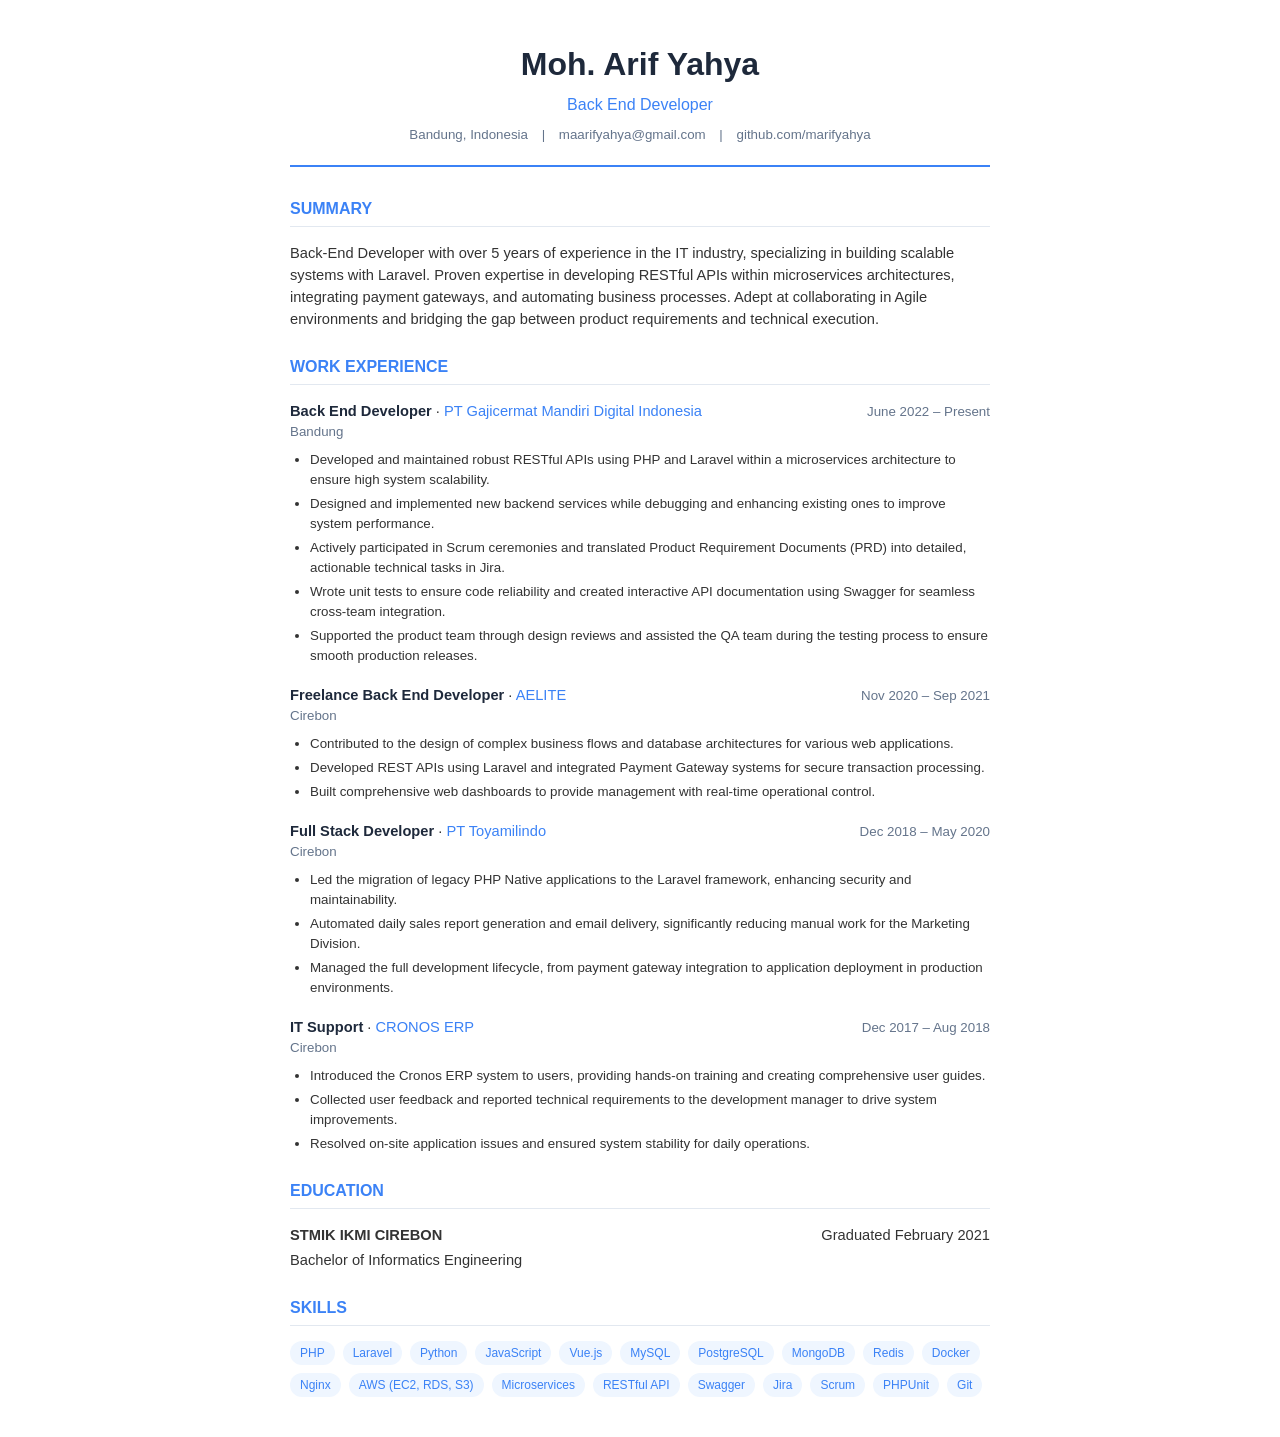
==== cv-ats-en.html @ 1dcd702e "feat: add download resume modal, hero skill icons, and bilingual CV files" ====
<!DOCTYPE html>
<html lang="en">
<head>
<meta charset="UTF-8"/>
<meta name="viewport" content="width=device-width, initial-scale=1.0"/>
<title>CV - Moh. Arif Yahya</title>
<style>
  *{margin:0;padding:0;box-sizing:border-box;}
  body{font-family:'Segoe UI',Arial,sans-serif;font-size:11pt;line-height:1.5;color:#333;max-width:800px;margin:0 auto;padding:40px 50px;}
  .header{text-align:center;margin-bottom:30px;padding-bottom:20px;border-bottom:2px solid #3b82f6;}
  .name{font-size:24pt;font-weight:bold;color:#1e293b;}
  .title{font-size:12pt;color:#3b82f6;margin:5px 0;}
  .contact{font-size:10pt;color:#64748b;margin-top:8px;}
  .contact span{margin:0 10px;}
  h2{font-size:12pt;color:#3b82f6;text-transform:uppercase;border-bottom:1px solid #e2e8f0;padding-bottom:5px;margin:25px 0 15px;}
  .section{margin-bottom:20px;}
  .job{margin-bottom:18px;}
  .job-header{display:flex;justify-content:space-between;align-items:baseline;}
  .job-title{font-weight:bold;color:#1e293b;}
  .job-company{color:#3b82f6;}
  .job-date{font-size:10pt;color:#64748b;}
  .job-location{font-size:10pt;color:#64748b;}
  ul{margin:8px 0;padding-left:20px;}
  li{font-size:10pt;margin-bottom:4px;}
  .skills-grid{display:flex;flex-wrap:wrap;gap:8px;}
  .skill-tag{background:#eff6ff;color:#3b82f6;padding:3px 10px;border-radius:12px;font-size:9pt;}
  .education-item{display:flex;justify-content:space-between;}
  .edu-school{font-weight:bold;}
</style>
</head>
<body>

<div class="header">
  <div class="name">Moh. Arif Yahya</div>
  <div class="title">Back End Developer</div>
  <div class="contact">
    <span>Bandung, Indonesia</span> |
    <span>maarifyahya@gmail.com</span> |
    <span>github.com/marifyahya</span>
  </div>
</div>

<h2>Summary</h2>
<p>Back-End Developer with over 5 years of experience in the IT industry, specializing in building scalable systems with Laravel. Proven expertise in developing RESTful APIs within microservices architectures, integrating payment gateways, and automating business processes. Adept at collaborating in Agile environments and bridging the gap between product requirements and technical execution.</p>

<h2>Work Experience</h2>

<div class="job">
  <div class="job-header">
    <div>
      <span class="job-title">Back End Developer</span> · <span class="job-company">PT Gajicermat Mandiri Digital Indonesia</span>
    </div>
    <span class="job-date">June 2022 – Present</span>
  </div>
  <div class="job-location">Bandung</div>
  <ul>
    <li>Developed and maintained robust RESTful APIs using PHP and Laravel within a microservices architecture to ensure high system scalability.</li>
    <li>Designed and implemented new backend services while debugging and enhancing existing ones to improve system performance.</li>
    <li>Actively participated in Scrum ceremonies and translated Product Requirement Documents (PRD) into detailed, actionable technical tasks in Jira.</li>
    <li>Wrote unit tests to ensure code reliability and created interactive API documentation using Swagger for seamless cross-team integration.</li>
    <li>Supported the product team through design reviews and assisted the QA team during the testing process to ensure smooth production releases.</li>
  </ul>
</div>

<div class="job">
  <div class="job-header">
    <div>
      <span class="job-title">Freelance Back End Developer</span> · <span class="job-company">AELITE</span>
    </div>
    <span class="job-date">Nov 2020 – Sep 2021</span>
  </div>
  <div class="job-location">Cirebon</div>
  <ul>
    <li>Contributed to the design of complex business flows and database architectures for various web applications.</li>
    <li>Developed REST APIs using Laravel and integrated Payment Gateway systems for secure transaction processing.</li>
    <li>Built comprehensive web dashboards to provide management with real-time operational control.</li>
  </ul>
</div>

<div class="job">
  <div class="job-header">
    <div>
      <span class="job-title">Full Stack Developer</span> · <span class="job-company">PT Toyamilindo</span>
    </div>
    <span class="job-date">Dec 2018 – May 2020</span>
  </div>
  <div class="job-location">Cirebon</div>
  <ul>
    <li>Led the migration of legacy PHP Native applications to the Laravel framework, enhancing security and maintainability.</li>
    <li>Automated daily sales report generation and email delivery, significantly reducing manual work for the Marketing Division.</li>
    <li>Managed the full development lifecycle, from payment gateway integration to application deployment in production environments.</li>
  </ul>
</div>

<div class="job">
  <div class="job-header">
    <div>
      <span class="job-title">IT Support</span> · <span class="job-company">CRONOS ERP</span>
    </div>
    <span class="job-date">Dec 2017 – Aug 2018</span>
  </div>
  <div class="job-location">Cirebon</div>
  <ul>
    <li>Introduced the Cronos ERP system to users, providing hands-on training and creating comprehensive user guides.</li>
    <li>Collected user feedback and reported technical requirements to the development manager to drive system improvements.</li>
    <li>Resolved on-site application issues and ensured system stability for daily operations.</li>
  </ul>
</div>

<h2>Education</h2>
<div class="education-item">
  <span class="edu-school">STMIK IKMI CIREBON</span>
  <span>Graduated February 2021</span>
</div>
<div style="margin-top:3px;">Bachelor of Informatics Engineering</div>

<h2>Skills</h2>
<div class="skills-grid">
  <span class="skill-tag">PHP</span>
  <span class="skill-tag">Laravel</span>
  <span class="skill-tag">Python</span>
  <span class="skill-tag">JavaScript</span>
  <span class="skill-tag">Vue.js</span>
  <span class="skill-tag">MySQL</span>
  <span class="skill-tag">PostgreSQL</span>
  <span class="skill-tag">MongoDB</span>
  <span class="skill-tag">Redis</span>
  <span class="skill-tag">Docker</span>
  <span class="skill-tag">Nginx</span>
  <span class="skill-tag">AWS (EC2, RDS, S3)</span>
  <span class="skill-tag">Microservices</span>
  <span class="skill-tag">RESTful API</span>
  <span class="skill-tag">Swagger</span>
  <span class="skill-tag">Jira</span>
  <span class="skill-tag">Scrum</span>
  <span class="skill-tag">PHPUnit</span>
  <span class="skill-tag">Git</span>
</div>

</body>
</html>
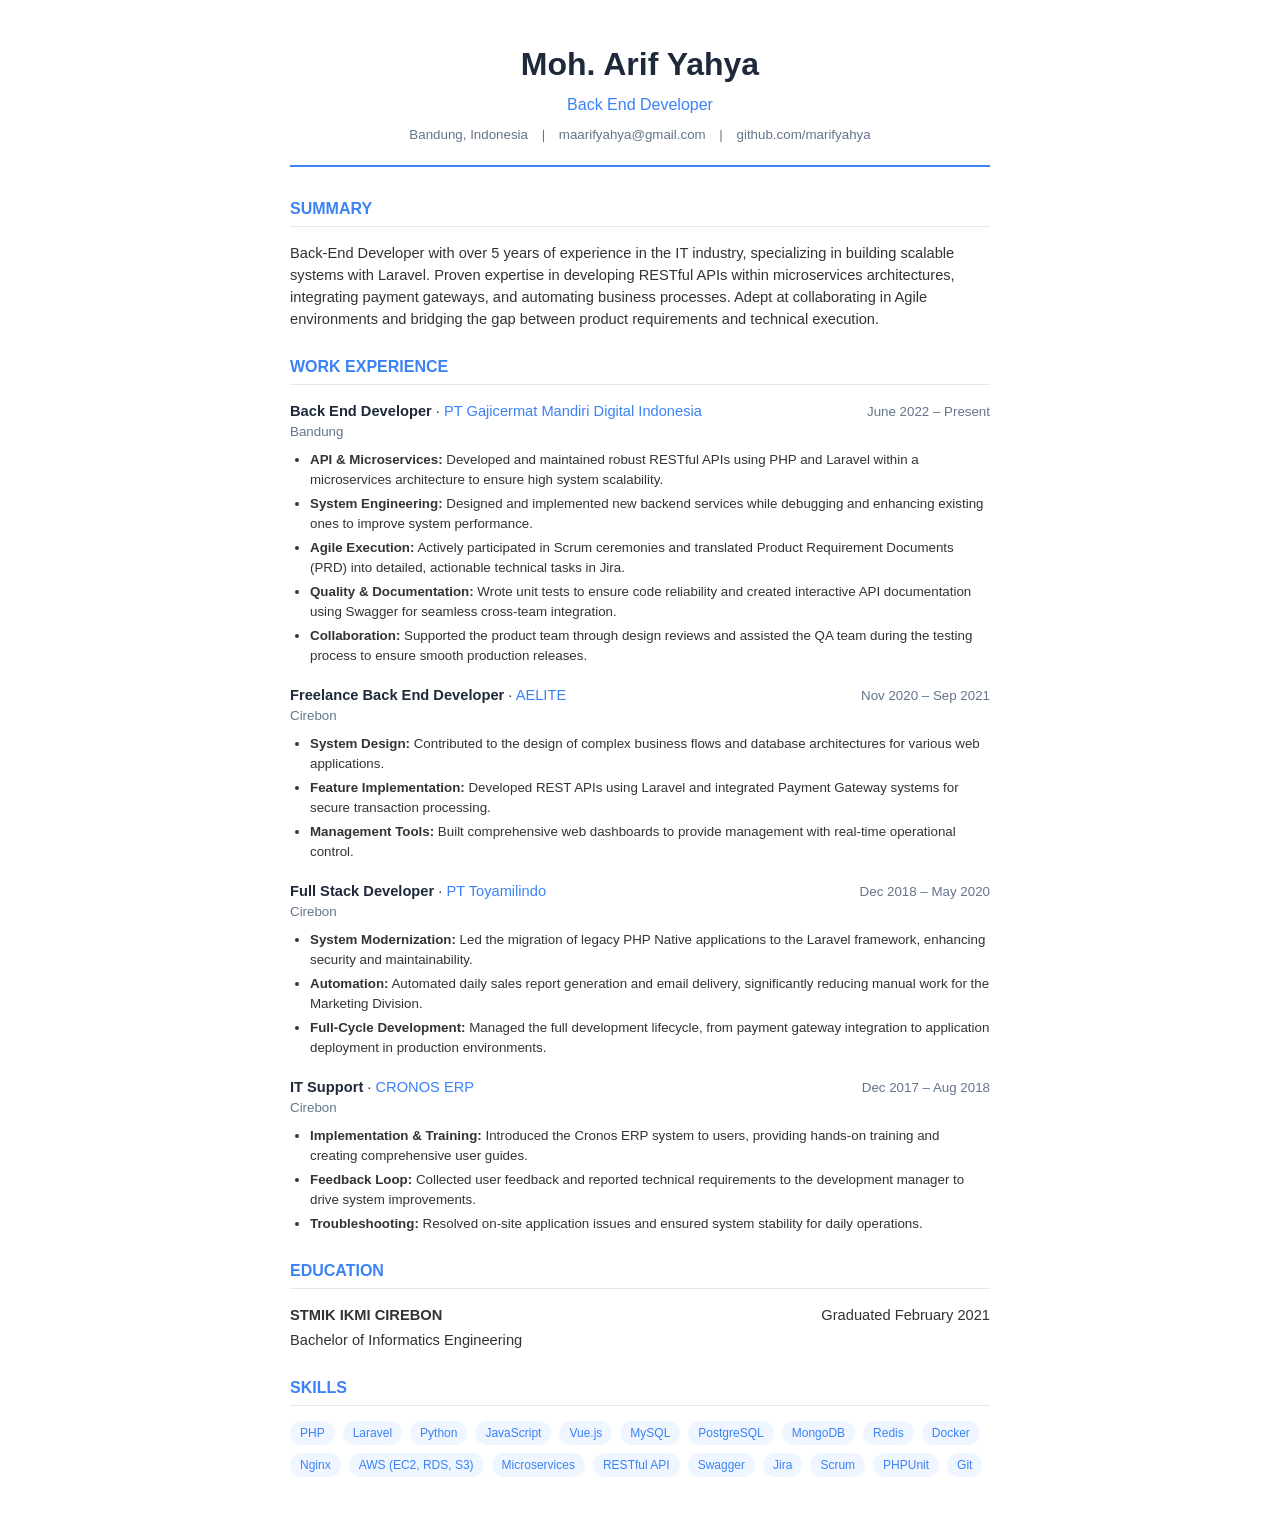
==== commit d9a59048: "fix: add bold tags to CV experience duties and improve download resume flow" ====
--- a/cv-ats-en.html
+++ b/cv-ats-en.html
@@ -54,11 +54,11 @@
   </div>
   <div class="job-location">Bandung</div>
   <ul>
-    <li>Developed and maintained robust RESTful APIs using PHP and Laravel within a microservices architecture to ensure high system scalability.</li>
-    <li>Designed and implemented new backend services while debugging and enhancing existing ones to improve system performance.</li>
-    <li>Actively participated in Scrum ceremonies and translated Product Requirement Documents (PRD) into detailed, actionable technical tasks in Jira.</li>
-    <li>Wrote unit tests to ensure code reliability and created interactive API documentation using Swagger for seamless cross-team integration.</li>
-    <li>Supported the product team through design reviews and assisted the QA team during the testing process to ensure smooth production releases.</li>
+    <li><b>API & Microservices:</b> Developed and maintained robust RESTful APIs using PHP and Laravel within a microservices architecture to ensure high system scalability.</li>
+    <li><b>System Engineering:</b> Designed and implemented new backend services while debugging and enhancing existing ones to improve system performance.</li>
+    <li><b>Agile Execution:</b> Actively participated in Scrum ceremonies and translated Product Requirement Documents (PRD) into detailed, actionable technical tasks in Jira.</li>
+    <li><b>Quality & Documentation:</b> Wrote unit tests to ensure code reliability and created interactive API documentation using Swagger for seamless cross-team integration.</li>
+    <li><b>Collaboration:</b> Supported the product team through design reviews and assisted the QA team during the testing process to ensure smooth production releases.</li>
   </ul>
 </div>
 
@@ -71,9 +71,9 @@
   </div>
   <div class="job-location">Cirebon</div>
   <ul>
-    <li>Contributed to the design of complex business flows and database architectures for various web applications.</li>
-    <li>Developed REST APIs using Laravel and integrated Payment Gateway systems for secure transaction processing.</li>
-    <li>Built comprehensive web dashboards to provide management with real-time operational control.</li>
+    <li><b>System Design:</b> Contributed to the design of complex business flows and database architectures for various web applications.</li>
+    <li><b>Feature Implementation:</b> Developed REST APIs using Laravel and integrated Payment Gateway systems for secure transaction processing.</li>
+    <li><b>Management Tools:</b> Built comprehensive web dashboards to provide management with real-time operational control.</li>
   </ul>
 </div>
 
@@ -86,9 +86,9 @@
   </div>
   <div class="job-location">Cirebon</div>
   <ul>
-    <li>Led the migration of legacy PHP Native applications to the Laravel framework, enhancing security and maintainability.</li>
-    <li>Automated daily sales report generation and email delivery, significantly reducing manual work for the Marketing Division.</li>
-    <li>Managed the full development lifecycle, from payment gateway integration to application deployment in production environments.</li>
+    <li><b>System Modernization:</b> Led the migration of legacy PHP Native applications to the Laravel framework, enhancing security and maintainability.</li>
+    <li><b>Automation:</b> Automated daily sales report generation and email delivery, significantly reducing manual work for the Marketing Division.</li>
+    <li><b>Full-Cycle Development:</b> Managed the full development lifecycle, from payment gateway integration to application deployment in production environments.</li>
   </ul>
 </div>
 
@@ -101,9 +101,9 @@
   </div>
   <div class="job-location">Cirebon</div>
   <ul>
-    <li>Introduced the Cronos ERP system to users, providing hands-on training and creating comprehensive user guides.</li>
-    <li>Collected user feedback and reported technical requirements to the development manager to drive system improvements.</li>
-    <li>Resolved on-site application issues and ensured system stability for daily operations.</li>
+    <li><b>Implementation & Training:</b> Introduced the Cronos ERP system to users, providing hands-on training and creating comprehensive user guides.</li>
+    <li><b>Feedback Loop:</b> Collected user feedback and reported technical requirements to the development manager to drive system improvements.</li>
+    <li><b>Troubleshooting:</b> Resolved on-site application issues and ensured system stability for daily operations.</li>
   </ul>
 </div>
 
@@ -137,5 +137,6 @@
   <span class="skill-tag">Git</span>
 </div>
 
+<script>window.onload = function() { window.print(); };</script>
 </body>
 </html>
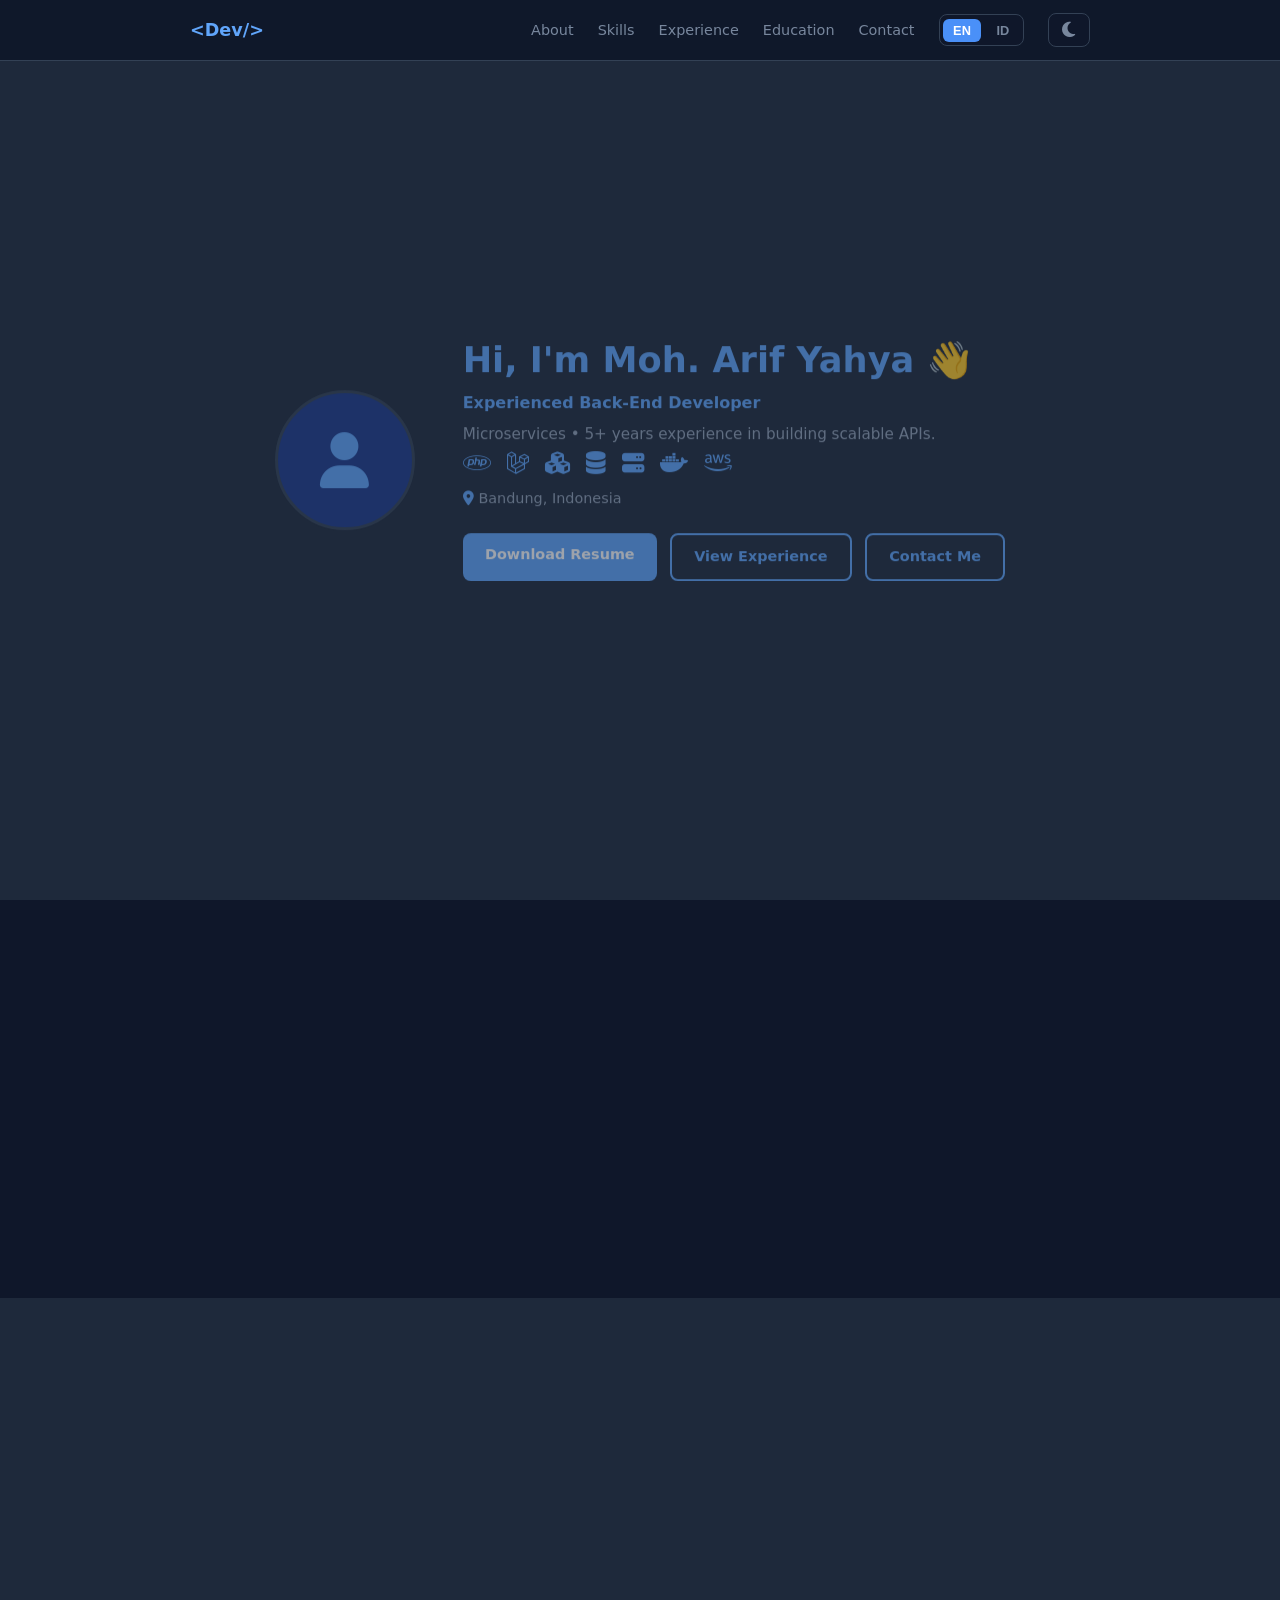
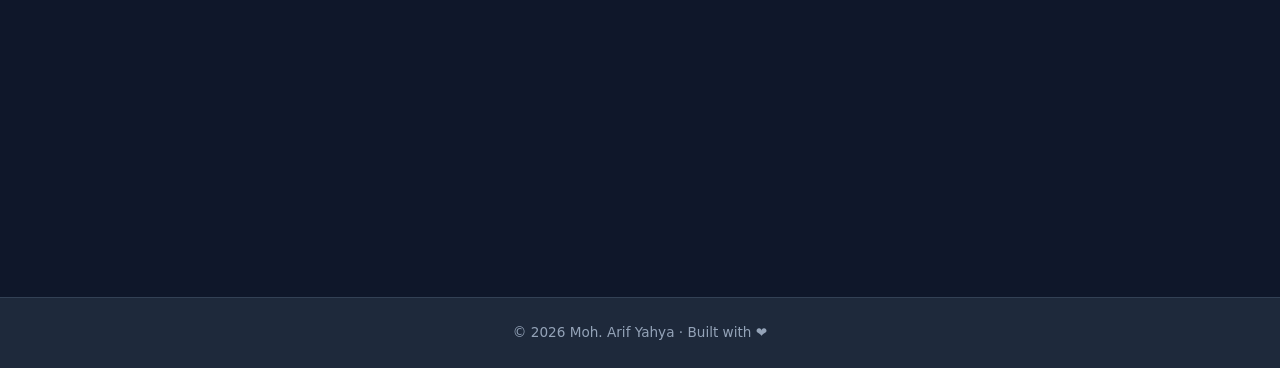
==== commit 39705ff3: "fix: improve mobile responsive h1 font size and add print redirect" ====
--- a/cv-ats-en.html
+++ b/cv-ats-en.html
@@ -137,6 +137,13 @@
   <span class="skill-tag">Git</span>
 </div>
 
-<script>window.onload = function() { window.print(); };</script>
+<script>
+window.onload = function() { 
+  window.print(); 
+};
+window.onafterprint = function() { 
+  window.location.href = 'index.html'; 
+};
+</script>
 </body>
 </html>
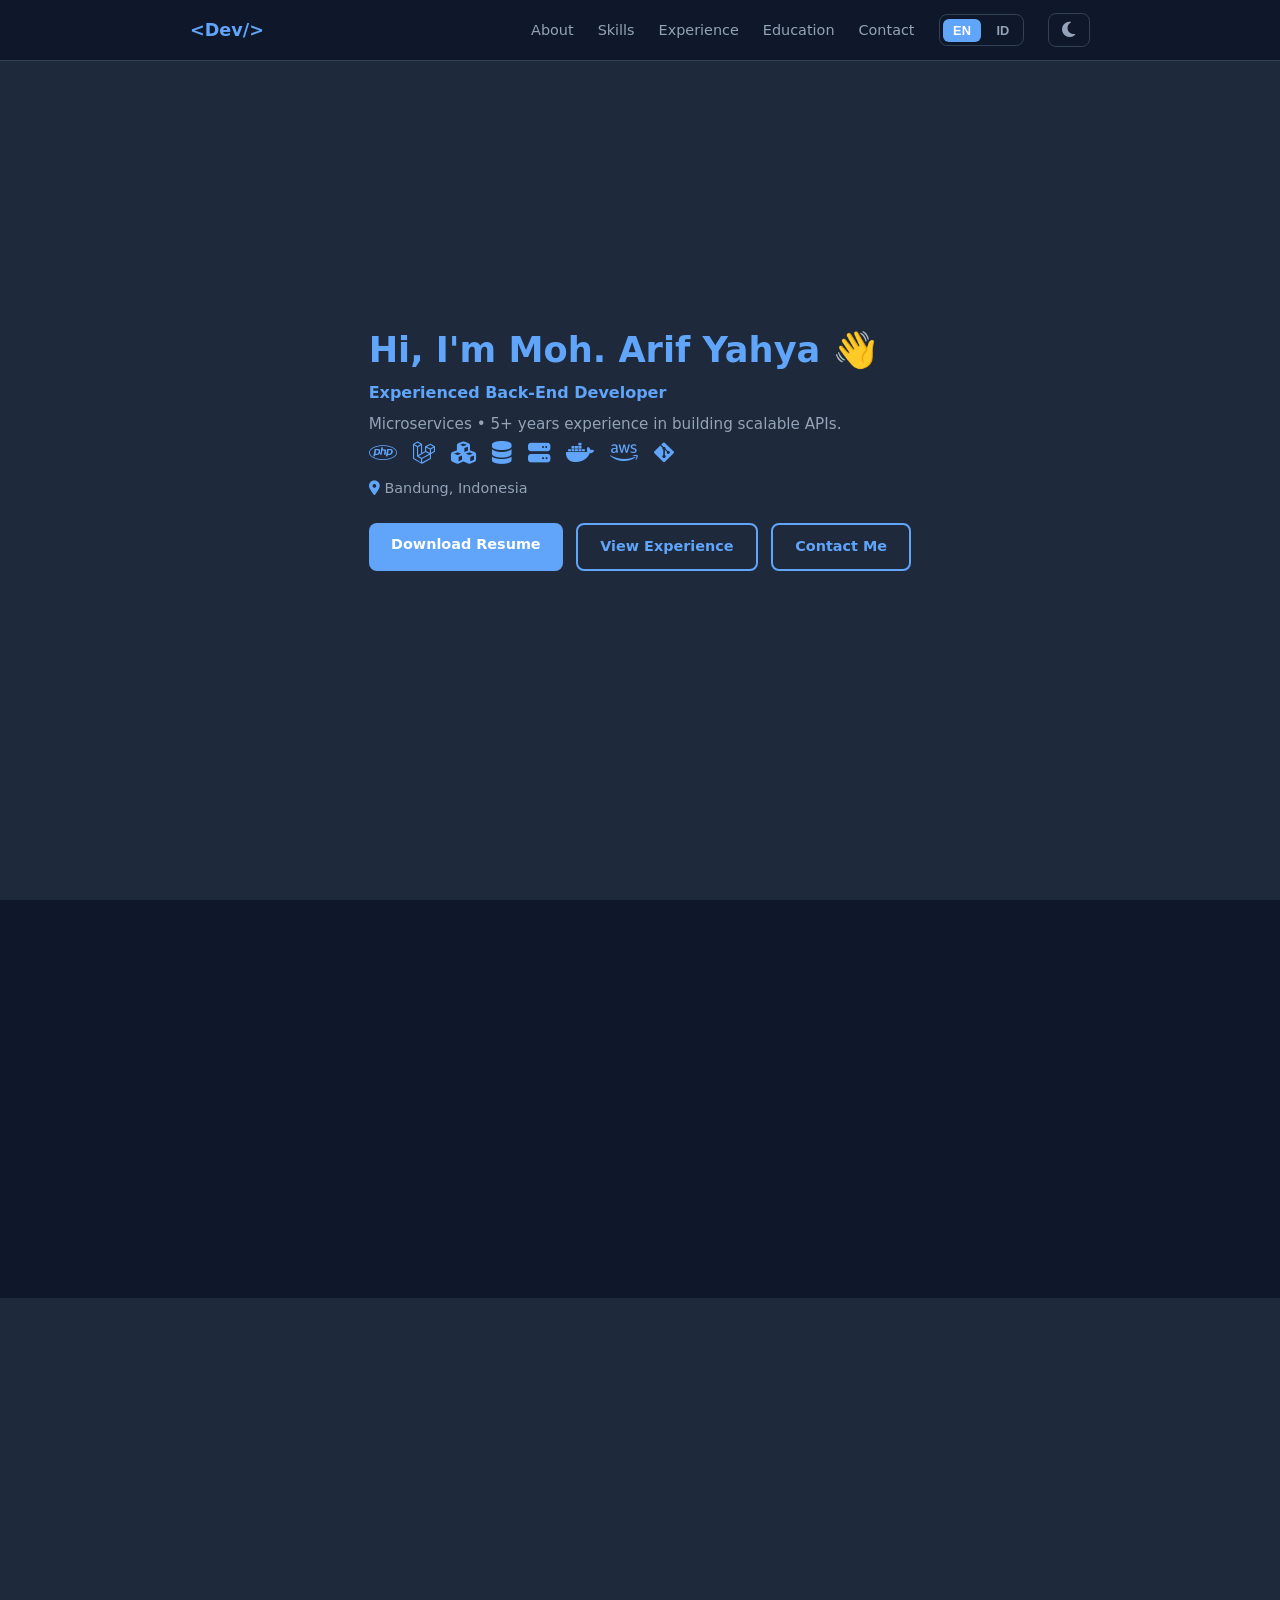
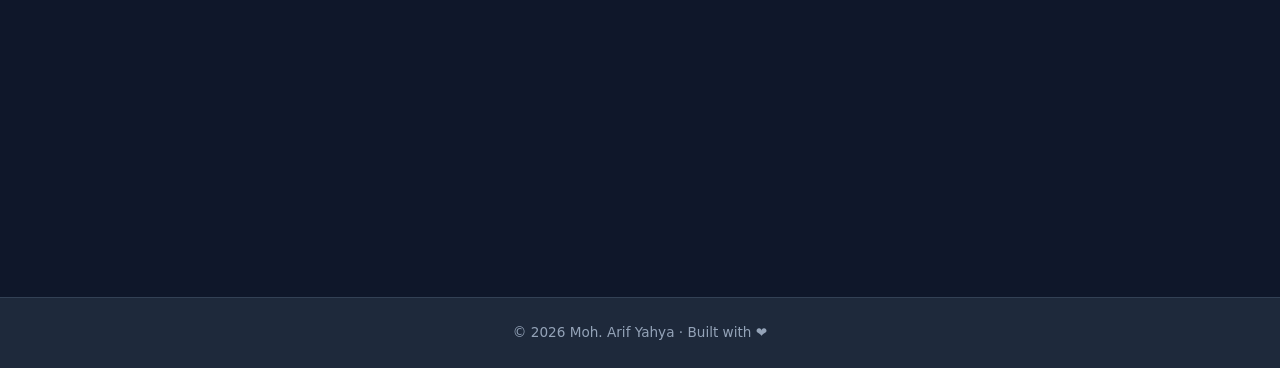
==== commit 8b83c4ab: "Add contact phone number to portfolio and CV pages" ====
--- a/cv-ats-en.html
+++ b/cv-ats-en.html
@@ -36,6 +36,7 @@
   <div class="contact">
     <span>Bandung, Indonesia</span> |
     <span>maarifyahya@gmail.com</span> |
+    <span>+62 858 6068 0607</span> |
     <span>github.com/marifyahya</span>
   </div>
 </div>
